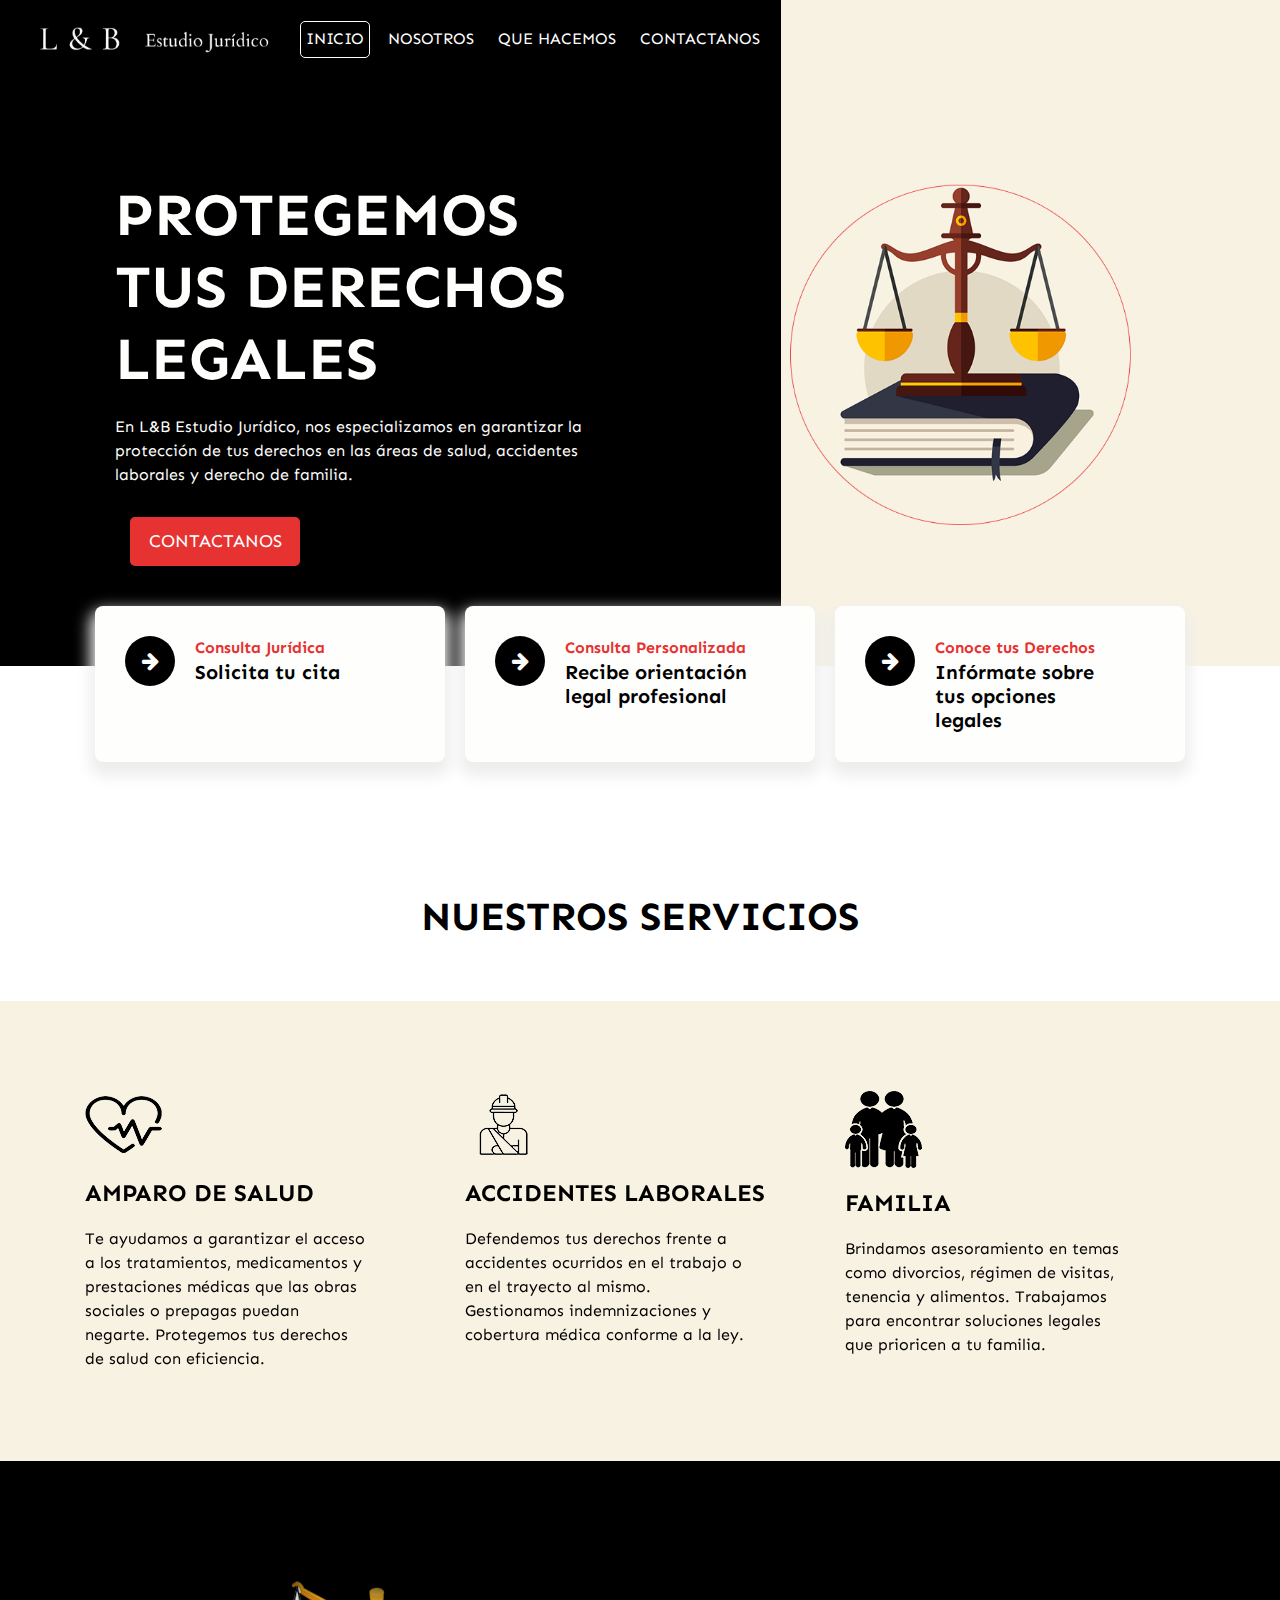
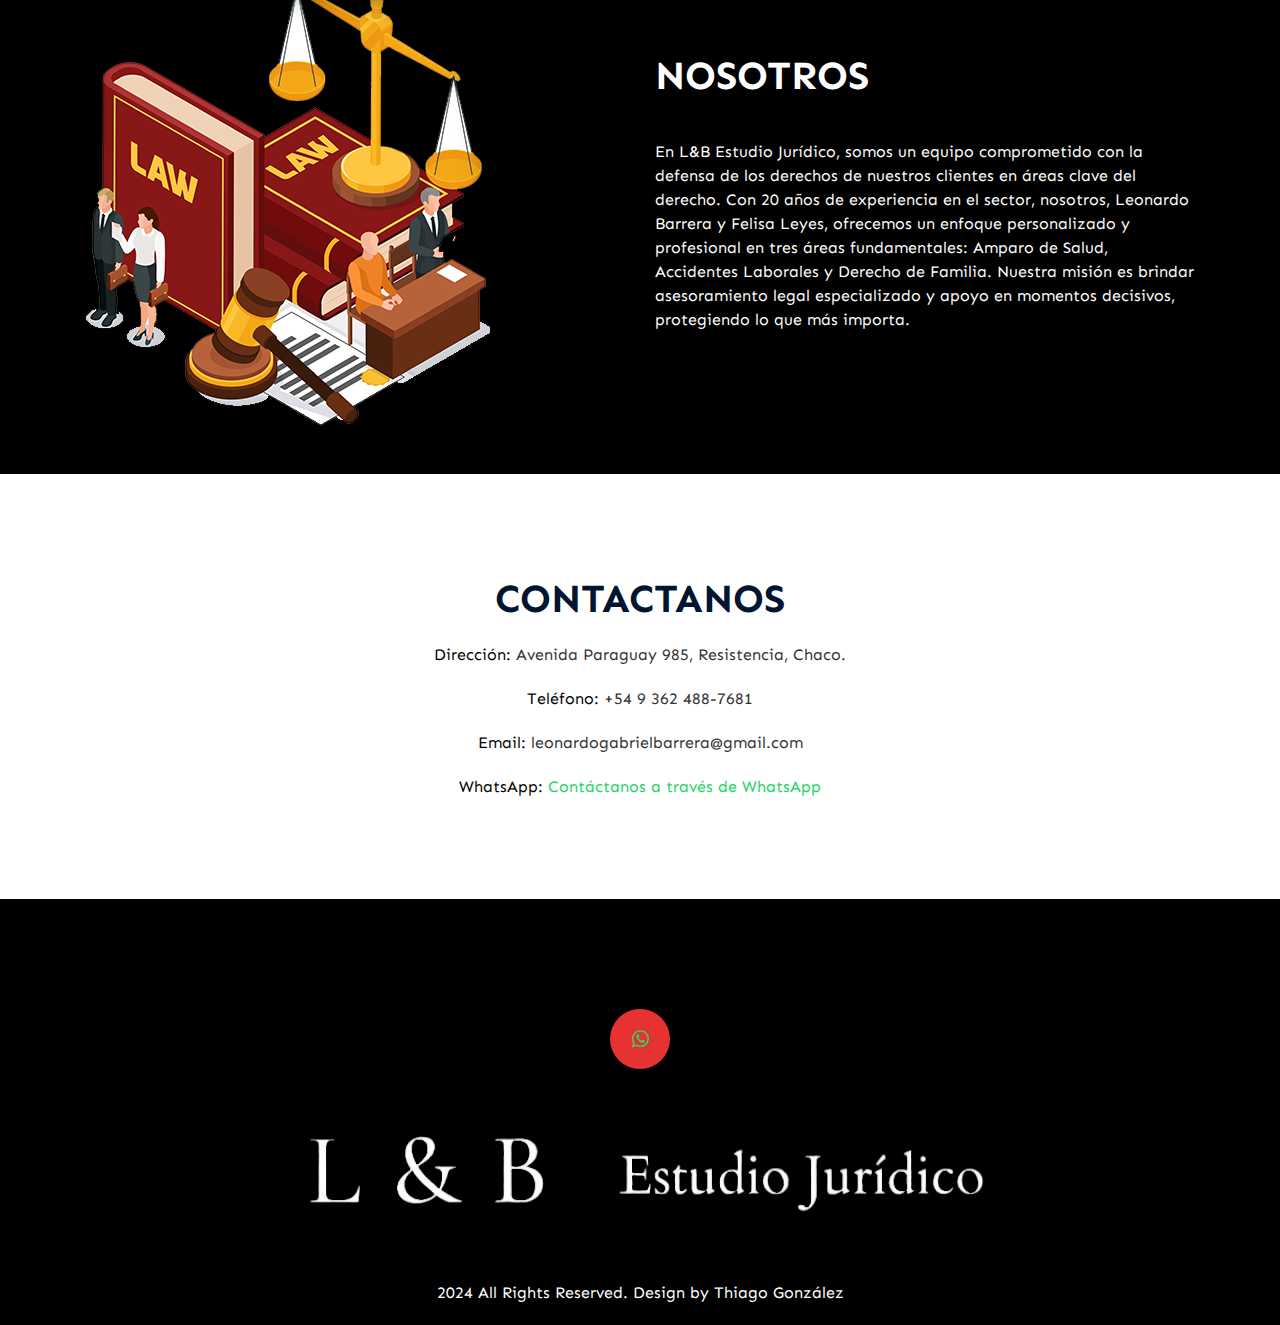
==== index.html @ b00072ed "first commit" ====
<!DOCTYPE html>
<html>
   <head>
      <!-- basic -->
      <meta charset="utf-8">
      <meta http-equiv="X-UA-Compatible" content="IE=edge">
      <meta name="viewport" content="width=device-width, initial-scale=1">
      <!-- mobile metas -->
      <meta name="viewport" content="width=device-width, initial-scale=1">
      <meta name="viewport" content="initial-scale=1, maximum-scale=1">
      <!-- site metas -->
      <title>L&B | Estudio Juridico</title>
      <meta name="keywords" content="">
      <meta name="description" content="">
      <meta name="author" content="">
      <!-- bootstrap css -->
      <link rel="stylesheet" type="text/css" href="css/bootstrap.min.css">
      <!-- style css -->
      <link rel="stylesheet" type="text/css" href="css/style.css">
      <!-- Responsive-->
      <link rel="stylesheet" href="css/responsive.css">
      <!-- fevicon -->
      <link rel="icon" href="images/fevicon.png" type="image/gif" />
      <!-- font css -->
      <link href="https://fonts.googleapis.com/css2?family=Sen:wght@400;700;800&display=swap" rel="stylesheet">
      <!-- Scrollbar Custom CSS -->
      <link rel="stylesheet" href="css/jquery.mCustomScrollbar.min.css">
      <!-- Tweaks for older IEs-->
      <link rel="stylesheet" href="https://cdnjs.cloudflare.com/ajax/libs/font-awesome/4.7.0/css/font-awesome.min.css">

   </head>
   <body>
      <div class="header_section">
         <div class="container-fluid">
            <nav class="navbar navbar-expand-lg navbar-light bg-light">
               <a class="navbar-brand"href="index.html"><img src="images/logo.png"></a>
               <button class="navbar-toggler" type="button" data-toggle="collapse" data-target="#navbarSupportedContent" aria-controls="navbarSupportedContent" aria-expanded="false" aria-label="Toggle navigation">
               <span class="navbar-toggler-icon"></span>
               </button>
               <div class="collapse navbar-collapse" id="navbarSupportedContent">
                  <ul class="navbar-nav mr-auto">
                     <li class="nav-item active">
                        <a class="nav-link" href="index.html">Inicio</a>
                     </li>
                     <li class="nav-item">
                        <a class="nav-link" href="about.html">Nosotros</a>
                     </li>
                     <li class="nav-item">
                        <a class="nav-link" href="what-we.html">Que hacemos</a>
                     </li>
                     <li class="nav-item">
                        <a class="nav-link" href="contact.html">Contactanos</a>
                     </li>
                  </ul>
               </div>
            </nav>
         </div>
         <!-- banner section start --> 
         <div class="banner_section layout_padding">
            <div class="container-fluid">
               <div class="row">
                  <div class="col-md-6">
                     <div class="banner_taital_main">
                        <h1 class="banner_taital">Protegemos tus derechos legales</h1>
                        <p class="banner_text">En L&B Estudio Jurídico, nos especializamos en garantizar la protección de tus derechos en las áreas de salud, accidentes laborales y derecho de familia.  </p>
                        <div class="started_bt"><a href="contact.html">contactanos</a></div>
                     </div>
                  </div>
                  <div class="col-md-6">
                     <div class="banner_img"><img src="images/banner-img.png" alt="Banner Image"></div>
                  </div>
               </div>
            </div>
         </div>
         
         <!-- banner section end -->
      </div>
      <!-- header section end -->
      <!-- box section start -->
      <div class="container">
         <div class="box_section">
            <div class="online_box">
               <div class="online_box_left">
                  <div class="online_box_main">
                     <div class="box_left">
                        <div class="right_arrow"><i class="fa fa-arrow-right"></i></div>
                     </div>
                     <div class="box_right">
                        <p class="book_text">Consulta Jurídica</p>
                        <h4 class="appoinment_text">Solicita tu cita</h4>
                     </div>
                  </div>
               </div>
               <div class="online_box_left">
                  <div class="online_box_main">
                     <div class="box_left">
                        <div class="right_arrow"><i class="fa fa-arrow-right"></i></div>
                     </div>
                     <div class="box_right">
                        <p class="book_text active">Consulta Personalizada</p>
                        <h4 class="appoinment_text active"> Recibe orientación legal profesional</h4>
                     </div>
                  </div>
               </div>
               <div class="online_box_left">
                  <div class="online_box_main">
                     <div class="box_left">
                        <div class="right_arrow"><i class="fa fa-arrow-right"></i></div>
                     </div>
                     <div class="box_right">
                        <p class="book_text">Conoce tus Derechos</p>
                        <h4 class="appoinment_text">Infórmate sobre tus opciones legales</h4>
                     </div>
                  </div>
               </div>
            </div>
         </div>
      </div>
      <!-- box section end -->
      <!-- services section start -->
      <div class="services_section">
         <div class="container">
            <div class="row">
               <div class="col-sm-12">
                  <h1 class="studies_taital">NUESTROS SERVICIOS</h1>
               </div>
            </div>
         </div>
         <div class="services_section_2">
            <div>
               <div class="carousel-inner">
                  <div class="carousel-item active">
                     <div class="container">
                        <div class="row">
                           <div class="col-md-4">
                              <div class="service_box">
                                 <div class="house_icon">
                                    <img src="images/icon-1.png" class="image_1">
                                    <img src="images/icon-4.png" class="image_2">
                                 </div>
                                 <h3 class="corporate_text">Amparo de salud</h3>
                                 <p class="chunks_text">Te ayudamos a garantizar el acceso a los tratamientos, medicamentos y prestaciones médicas que las obras sociales o prepagas puedan negarte. Protegemos tus derechos de salud con eficiencia. </p>
                              </div>
                           </div>
                           <div class="col-md-4">
                              <div class="service_box">
                                 <div class="house_icon">
                                    <img src="images/icon-5.png" class="image_1">
                                    <img src="images/icon-2.png" class="image_2">
                                 </div>
                                 <h3 class="corporate_text">Accidentes Laborales</h3>
                                 <p class="chunks_text">Defendemos tus derechos frente a accidentes ocurridos en el trabajo o en el trayecto al mismo. Gestionamos indemnizaciones y cobertura médica conforme a la ley. </p>
                              </div>
                           </div>
                           <div class="col-md-4">
                              <div class="service_box">
                                 <div class="house_icon">
                                    <img src="images/icon-3.png" class="image_1">
                                    <img src="images/icon-6.png" class="image_2">
                                 </div>
                                 <h3 class="corporate_text">Familia</h3>
                                 <p class="chunks_text">Brindamos asesoramiento en temas como divorcios, régimen de visitas, tenencia y alimentos. Trabajamos para encontrar soluciones legales que prioricen a tu familia. </p>
                              </div>
                           </div>
                        </div>
                     </div>
                  </div>
               </div>
            </div>
         </div>
      </div>
      <!-- services section end -->
      <!-- about section start -->
      <div class="about_section layout_padding">
         <div class="container">
            <div class="row">
               <div class="col-md-6">
                  <div class="about_img"><img src="images/about-img.png"></div>
               </div>
               <div class="col-md-6">
                  <div class="about_text_main">
                     <h1 class="about_taital">NOSOTROS</h1>
                     <p class="about_text">En L&B Estudio Jurídico, somos un equipo comprometido con la defensa de los derechos de nuestros clientes en áreas clave del derecho. Con 20 años de experiencia en el sector, nosotros, Leonardo Barrera y Felisa Leyes, ofrecemos un enfoque personalizado y profesional en tres áreas fundamentales: Amparo de Salud, Accidentes Laborales y Derecho de Familia. Nuestra misión es brindar asesoramiento legal especializado y apoyo en momentos decisivos, protegiendo lo que más importa.</p>
                  </div>
               </div>
            </div>
         </div>
      </div>
      <!-- about section end -->
      <!-- contact section start -->
      <div class="contact_section layout_padding">
         <div class="container">
            <div class="row">
               <div class="col-sm-12">
                  <h1 class="contact_taital">CONTACTANOS</h1>
               </div>
            </div>
            <div class="contact_section_2">
               <div class="row">
                  <div class="col-md-12">
                     <div class="contact_info">
                        <p><strong>Dirección:</strong> Avenida Paraguay 985, Resistencia, Chaco.</p>
                        <p><strong>Teléfono:</strong> +54 9 362 488-7681</p>
                        <p><strong>Email:</strong> leonardogabrielbarrera@gmail.com</p>
                        <p>
                           <strong>WhatsApp:</strong> 
                           <a href="https://wa.me/5493624887681?text=Hola%2Cdoctor%2Cquisiera%20tener%20una%20consulta%20con%20usted%3B%C2%BFqu%C3%A9%20d%C3%ADa%20me%20podr%C3%ADa%20comunicar%20por%20ese%C2%A0motivo%3F%C2%A0Gracias
                           " target="_blank" style="color: #25D366; text-decoration: none;">
                              Contáctanos a través de WhatsApp
                           </a>
                        </p>
                     </div>
                  </div>
               </div>
            </div>
         </div>
      </div>
      <!-- contact section end -->
      <!-- footer section start -->
      <div class="footer_section layout_padding">
         <div class="container">
            <div class="row">
               <div class="col-md-12">
                  <div class="location_text">
                     <div class="social_icon">
                        <ul>
                           <li><a href="https://wa.me/5493624887681?text=Hola%2Cdoctor%2Cquisiera%20tener%20una%20consulta%20con%20usted%3B%C2%BFqu%C3%A9%20d%C3%ADa%20me%20podr%C3%ADa%20comunicar%20por%20ese%C2%A0motivo%3F%C2%A0Gracias
                              "><i class="fa fa-whatsapp" aria-hidden="true"></i></a></li>
                        </ul>
                     </div>
                  </div>
               </div>
               <div class="footer_logo">
                     <img src="images/logo.png">
               </div>

            </div>
         </div>
      </div>
      <!-- footer section end -->
      <!-- copyright section start -->
      <div class="copyright_section">
         <div class="container">
            <p class="copyright_text">
               2024 All Rights Reserved. 
               <span>Design by Thiago González</span>
            </p>
         </div>
      </div>
      
      
      <!-- copyright section end -->
      <!-- Javascript files-->
      <script src="js/jquery.min.js"></script>
      <script src="js/popper.min.js"></script>
      <script src="js/bootstrap.bundle.min.js"></script>
      <script src="js/jquery-3.0.0.min.js"></script>
      <script src="js/plugin.js"></script>
      <!-- sidebar -->
      <script src="js/jquery.mCustomScrollbar.concat.min.js"></script>
      <script src="js/custom.js"></script>
      <!-- javascript --> 
   </body>
</html>
---- css/style.css ----
/*--------------------------------------------------------------------- File Name: style.css ---------------------------------------------------------------------*/


/*--------------------------------------------------------------------- import Files ---------------------------------------------------------------------*/

@import url(animate.min.css);
@import url(normalize.css);
@import url(icomoon.css);
@import url(css/font-awesome.min.css);
@import url(meanmenu.css);
@import url(owl.carousel.min.css);
@import url(swiper.min.css);
@import url(slick.css);
@import url(jquery.fancybox.min.css);
@import url(jquery-ui.css);
@import url(nice-select.css);

/*--------------------------------------------------------------------- skeleton ---------------------------------------------------------------------*/

* {
    box-sizing: border-box !important;
    transition: ease all 0.5s;
}

html {
    scroll-behavior: smooth;
}

body {
    color: #666666;
    font-size: 14px;
    font-family: 'Sen', sans-serif;
    line-height: 1.80857;
    font-weight: normal;
    overflow-x: hidden;
}

a {
    color: #1f1f1f;
    text-decoration: none !important;
    outline: none !important;
    -webkit-transition: all .3s ease-in-out;
    -moz-transition: all .3s ease-in-out;
    -ms-transition: all .3s ease-in-out;
    -o-transition: all .3s ease-in-out;
    transition: all .3s ease-in-out;
}

h1,
h2,
h3,
h4,
h5,
h6 {
    letter-spacing: 0;
    font-weight: normal;
    position: relative;
    padding: 0 0 10px 0;
    font-weight: normal;
    line-height: normal;
    color: #111111;
    margin: 0
}

h1 {
    font-size: 24px
}

h2 {
    font-size: 22px
}

h3 {
    font-size: 18px
}

h4 {
    font-size: 16px
}

h5 {
    font-size: 14px
}

h6 {
    font-size: 13px
}

*,
*::after,
*::before {
    -webkit-box-sizing: border-box;
    -moz-box-sizing: border-box;
    box-sizing: border-box;
}

h1 a,
h2 a,
h3 a,
h4 a,
h5 a,
h6 a {
    color: #212121;
    text-decoration: none!important;
    opacity: 1
}

button:focus {
    outline: none;
}

ul,
li,
ol {
    margin: 0px;
    padding: 0px;
    list-style: none;
}

p {
    margin: 20px;
    font-weight: 300;
    font-size: 15px;
    line-height: 24px;
}

a {
    color: #222222;
    text-decoration: none;
    outline: none !important;
}

a,
.btn {
    text-decoration: none !important;
    outline: none !important;
    -webkit-transition: all .3s ease-in-out;
    -moz-transition: all .3s ease-in-out;
    -ms-transition: all .3s ease-in-out;
    -o-transition: all .3s ease-in-out;
    transition: all .3s ease-in-out;
}

img {
    max-width: 100%;
    height: auto;
}

 :focus {
    outline: 0;
}

.paddind_bottom_0 {
    padding-bottom: 0 !important;
}

.btn-custom {
    margin-top: 20px;
    background-color: transparent !important;
    border: 2px solid #ddd;
    padding: 12px 40px;
    font-size: 16px;
}

.lead {
    font-size: 18px;
    line-height: 30px;
    color: #767676;
    margin: 0;
    padding: 0;
}

.form-control:focus {
    border-color: #ffffff !important;
    box-shadow: 0 0 0 .2rem rgba(255, 255, 255, .25);
}

.navbar-form input {
    border: none !important;
}

.badge {
    font-weight: 500;
}

blockquote {
    margin: 20px 0 20px;
    padding: 30px;
}

button {
    border: 0;
    margin: 0;
    padding: 0;
    cursor: pointer;
}

.full {
    float: left;
    width: 100%;
}

.layout_padding {
    padding-top: 100px;
    padding-bottom: 0px;
}

.padding_0 {
    padding: 0px;
}


/* header section start */

.header_section {
    width: 100%;
    float: left;
    background: linear-gradient(90deg, #000000 61%, #f8f2e2 61%);
    height: auto;
    background-size: 100%;
    background-repeat: no-repeat;
    position: relative;
}

.header_bg {
    background: #fb6818;
    border-bottom: 1px solid #ffffff;
}

.bg-light {
    background-color: transparent !important;
}

.mr-auto,
.mx-auto {
    text-align: center;
}

.ml-auto,
.mx-auto {
    margin: 0 auto;
}

a.navbar-brand {
    width: 20%;
}

.navbar-expand-lg .navbar-nav .nav-link {
    padding: 3px 5px;
    font-size: 16px;
    color: #fefefd;
    margin: 0px 6px;
    border: 1px solid transparent;
    border-radius: 5px;
    text-transform: uppercase;
}

.navbar-light .navbar-nav .active>.nav-link,
.navbar-light .navbar-nav .nav-link.active,
.navbar-light .navbar-nav .nav-link.show,
.navbar-light .navbar-nav .show>.nav-link {
    color: #fefefd;
    border: 1px solid #fefefd;
}

.navbar-light .navbar-nav .nav-link:focus,
.navbar-light .navbar-nav .nav-link:hover {
    color: #fefefd;
    border: 1px solid #fefefd;
}

.navbar-brand {
    margin: 0px;
    margin-right: 20px;
    float: right;
    width: 14%;
}

.navbar {
    padding: 15px 15px;
}

.user_icon {
    padding-right: 15px;
}

.login_bt {
    width: 210px;
}

.login_bt ul {
    margin: 0px;
    padding: 0px;
}

.login_bt li a {
    float: left;
    font-size: 18px;
    color: #000000;
    text-transform: uppercase;
    padding: 0px 0px 0px 50px;
}

.login_bt li a:hover {
    color: #ffffff;
}


/* header section end */


/* banner section start */

.banner_section {
    width: 100%;
    float: left;
    padding: 100px 0px;
}

.banner_taital_main {
    width: 100%;
    float: left;
    padding-left: 100px;
}

.banner_taital {
    width: 90%;
    font-size: 60px;
    color: #fefefd;
    text-transform: uppercase;
    font-weight: bold;
}

.banner_text {
    width: 100%;
    font-size: 16px;
    color: #fefefd;
    float: left;
    padding-top: 10px;
    margin: 0px;
}

.started_bt {
    width: 170px;
    float: left;
    margin-left: 15px;
    margin-top: 30px;
}

.started_bt a {
    width: 100%;
    float: left;
    padding: 8px 10px;
    color: #ffffff;
    background-color: #e73232;
    text-align: center;
    font-size: 18px;
    text-transform: uppercase;
    border-radius: 5px;
}

.started_bt a:hover {
    color: #000000;
    background-color: #ffffff;
}

.readmore_btn {
    width: 170px;
    float: left;
    margin-top: 30px;
}

.readmore_btn a {
    width: 100%;
    float: left;
    padding: 8px 10px;
    color: #ffffff;
    background-color: #e73232;
    text-align: center;
    font-size: 18px;
    text-transform: uppercase;
    border-radius: 5px;
}

.readmore_btn a:hover {
    color: #000000;
    background-color: #ffffff;
}

.readmore_btn.active a {
    color: #000000;
    background-color: #ffffff;
}

.banner_img {
    width: 58%;
    margin: 0 auto;
    text-align: center;
}

#banner_slider a.carousel-control-prev {
    left: initial;
    top: 180px;
    right: -14px;
    color: #ffffff;
    background-color: #000000;
}

#banner_slider a.carousel-control-next {
    right: -14px;
    top: 120px;
}

#banner_slider .carousel-control-next,
#banner_slider .carousel-control-prev {
    width: 55px;
    height: 55px;
    background: #e73232;
    opacity: 1;
    font-size: 16px;
    color: #ffffff;
}

#banner_slider .carousel-control-next:focus,
#banner_slider .carousel-control-next:hover,
#banner_slider .carousel-control-prev:focus,
#banner_slider .carousel-control-prev:hover {
    color: #ffffff;
    background-color: #000000;
}


/* banner section end */


/* box section start */

.box_section {
    width: 100%;
    float: left;
    position: relative;
    top: -70px;
}

.online_box {
    width: 100%;
    display: flex;
}

.online_box_left {
    width: 100%;
    float: left;
    background-color: #fefefd;
    height: auto;
    padding: 30px;
    box-shadow: 0px 9px 15px 5px #ededed;
    border-radius: 8px;
    margin: 10px;
}

.online_box_main {
    width: 100%;
    display: flex;
}

.box_left {
    width: auto;
}

.box_right {
    width: 70%;
    padding-left: 20px;
}

.right_arrow {
    width: 50px;
    font-size: 20px;
    color: #ffffff;
    background-color: #000000;
    border-radius: 100%;
    text-align: center;
    padding: 7px;
    height: 50px;
    justify-content: center;
    align-items: center;
}

.book_text {
    width: 100%;
    font-size: 16px;
    color: #e73232;
    margin: 0px;
    font-weight: bold;
}

.appoinment_text {
    width: 100%;
    font-size: 20px;
    color: #000000;
    font-weight: bold;
    padding-bottom: 0px;
}

.online_box_left:hover {
    background-color: #e73232;
}

.online_box_left:hover .book_text {
    color: #ffffff;
}

.online_box_left:hover .appoinment_text {
    color: #ffffff;
}

.online_box_left.active {
    background-color: #e73232;
}

.online_box_left.active .book_text {
    color: #ffffff;
}

.online_box_left.active .appoinment_text {
    color: #ffffff;
}


/* box section end */


/* services section start */

.services_section {
    width: 100%;
    float: left;
    margin-top: 50px;
}

.services_section_2 {
    width: 100%;
    float: left;
    background-color: #f8f2e2;
    padding: 90px 0px;
    margin-top: 60px;
}

.corporate_text {
    width: 100%;
    float: left;
    color: #000000;
    font-size: 24px;
    text-transform: uppercase;
    font-weight: bold;
    padding: 20px 0px;
}

p.chunks_text {
    width: 80%;
    float: left;
    font-size: 16px;
    margin: 0px;
    color: #000000;
}

.readmore_button {
    width: 160px;
    float: left;
    margin-top: 30px;
}

.readmore_button a {
    width: 160px;
    float: left;
    font-size: 16px;
    color: #ffffff;
    background-color: #000000;
    text-align: center;
    padding: 10px;
    border-radius: 5px;
}

.service_box .house_icon .image_2 {
    display: none;
}

.service_box:hover .house_icon .image_2 {
    display: block;
}

.service_box:hover .house_icon .image_1 {
    display: none;
}

.service_box:hover .corporate_text {
    color: #e73232;
}

.service_box:hover .readmore_button a {
    background-color: #e73232;
    color: #ffffff;
}

.service_box.active .corporate_text {
    color: #e73232;
}

.service_box.active .readmore_button a {
    background-color: #e73232;
    color: #ffffff;
}

#main_slider a.carousel-control-prev {
    left: 40px;
    top: 130px;
}

#main_slider a.carousel-control-next {
    right: 40px;
    top: 130px;
}

#main_slider .carousel-control-next,
#main_slider .carousel-control-prev {
    width: 55px;
    height: 55px;
    background: #000000;
    opacity: 1;
    font-size: 16px;
    color: #ffffff;
    border-radius: 100px;
}

#main_slider .carousel-control-next:focus,
#main_slider .carousel-control-next:hover,
#main_slider .carousel-control-prev:focus,
#main_slider .carousel-control-prev:hover {
    color: #ffffff;
    background-color: #e73232
}


/* services section end */


/* studies section start */

.studies_section {
    width: 100%;
    float: left;
    padding-bottom: 100px;
}

.studies_taital {
    width: 100%;
    float: left;
    font-size: 40px;
    color: #000000;
    text-align: center;
    font-weight: bold;
    text-transform: uppercase;
    padding-bottom: 0px;
}

.studies_section_2 {
    width: 100%;
    float: left;
    padding: 40px 0px 0px 0px;
}

.studies_box {
    width: 100%;
    float: left;
    background-color: #ffffff;
    border-bottom-right-radius: 5px;
    border-bottom-left-radius: 5px;
    height: auto;
    padding: 30px 10px;
    box-shadow: 0px -3px 15px 0px;
}


/* Zoom In #1 */

.hover01 figure img {
    -webkit-transform: scale(1);
    transform: scale(1);
    -webkit-transition: .3s ease-in-out;
    transition: .3s ease-in-out;
    min-height: 370px;
}

.hover01 figure:hover img {
    -webkit-transform: scale(1.3);
    transform: scale(1.3);
}

.column {
    margin: 15px 0px 0;
    padding: 0;
    box-shadow: 0px 10px 15px 0px;
}

.column:last-child {
    padding-bottom: 30px;
}

.column::after {
    content: '';
    clear: both;
    display: block;
}

figure {
    width: 100%;
    height: 100%;
    margin: 0;
    padding: 0;
    background: #fff;
    overflow: hidden;
}

figure:hover+span {
    bottom: -36px;
    opacity: 1;
}

.introduction_text {
    width: 100%;
    float: left;
    text-align: center;
    color: #000000;
    font-size: 20px;
    padding: 0px;
    text-transform: uppercase;
    font-weight: bold;
}

.read_bt {
    width: 170px;
    margin: 0 auto;
    text-align: center;
}

.read_bt a {
    width: 100%;
    float: left;
    font-size: 16px;
    color: #ffffff;
    padding: 10px;
    text-align: center;
    background-color: #000000;
    margin-top: 30px;
    border-radius: 5px;
    text-transform: uppercase;
}

.read_bt a:hover {
    color: #ffffff;
    background-color: #e53232;
}

.read_bt.active a {
    color: #ffffff;
    background-color: #e53232;
}


/* studies section end */


/* about section start */

.about_section {
    width: 100%;
    float: left;
    background-color: #000000;
    height: auto;
    padding: 90px 0px 40px 0px;
}

.about_text_main {
    width: 100%;
    float: left;
    padding: 100px 0px;
}

.about_taital {
    width: 100%;
    float: left;
    font-size: 40px;
    color: #ffffff;
    font-weight: bold;
}

.about_text {
    width: 100%;
    float: left;
    font-size: 16px;
    color: #fefefd;
    margin: 30px 0px 0px 0px;
}

.about_img {
    width: auto;
    margin-top: 30px;
}

.readmore_bt {
    width: 170px;
    float: left;
    margin-top: 50px;
}

.readmore_bt a {
    width: 100%;
    float: left;
    font-size: 16px;
    color: #ffffff;
    background-color: #e73232;
    text-align: center;
    padding: 10px;
    border-radius: 5px;
    text-transform: uppercase;
}

.readmore_bt a:hover {
    color: #ffffff;
    background-color: #000000;
}


/* about section end */


/* newsletter section start */

.newsletter_section {
    width: 100%;
    float: left;
}

.newsletter_taital_main {
    width: 100%;
    display: flex;
}

.newsletter_taital {
    width: 100%;
    float: left;
    font-size: 40px;
    color: #212120;
    font-weight: bold;
    text-transform: uppercase;
}

hr.newsletter_border_main {
    width: 70%;
    border: 1px solid #212120;
    margin-top: 25px;
}

.email_bt {
    color: #d9d9d8;
    width: 100%;
    height: 60px;
    font-size: 18px;
    background-color: #ffffff;
    padding: 15px 20px 10px 20px;
    border: 0px;
    margin-top: 40px;
    box-shadow: 0px 0px 11px 2px;
}

textarea#comment::placeholder {
    color: #d9d9d8;
}

.subscribe_bt {
    width: 180px;
    margin: 0 auto;
    text-align: center;
    margin-top: 40px;
}

.subscribe_bt a {
    width: 100%;
    float: left;
    font-size: 18px;
    color: #fefefd;
    background-color: #f9bc19;
    padding: 10px;
    text-align: center;
    border-radius: 5px;
    text-transform: uppercase;
}


/* newsletter section end */


/* testimonial section start */

.customer_section {
    width: 100%;
    float: left;
}

.customer_taital {
    width: 100%;
    float: left;
    font-size: 40px;
    color: #000000;
    font-weight: bold;
    text-transform: uppercase;
    text-align: center;
}

.customer_section_2 {
    width: 100%;
    float: left;
    margin-top: 50px;
}

.box_main {
    width: 100%;
    float: left;
    background-color: #ffffff;
    padding: 0px 50px 0px 50px;
}

.customer_text {
    width: 100%;
    font-size: 14px;
    color: #737372;
    margin: 0 auto;
}

.quick_icon {
    float: right;
}

.customer_main {
    width: 100%;
    margin-top: 50px;
}

.customer_left {
    width: 30%;
    float: left;
}

.customer_right {
    width: 70%;
    float: left;
    margin-top: 40px;
}

.customer_name {
    width: 100%;
    float: left;
    font-size: 26px;
    font-weight: bold;
    color: #e73232;
}

.enim_text {
    width: 100%;
    float: left;
    font-size: 16px;
    color: #000000;
    margin: 20px 0px 0px 0px;
}

#my_slider a.carousel-control-prev {
    left: 30px;
    top: 190px;
}

#my_slider a.carousel-control-next {
    right: 30px;
    top: 190px;
}

#my_slider .carousel-control-next,
#my_slider .carousel-control-prev {
    width: 55px;
    height: 55px;
    background: #000000;
    opacity: 1;
    font-size: 18px;
    color: #ffffff;
    border-radius: 100%;
}

#my_slider .carousel-control-next:focus,
#my_slider .carousel-control-next:hover,
#my_slider .carousel-control-prev:focus,
#my_slider .carousel-control-prev:hover {
    color: #ffffff;
    background-color: #e73232
}


/* testimonial section end */


/* news section start */

.news_section {
    width: 100%;
    float: left;
}

.news_taital {
    width: 100%;
    float: left;
    font-size: 40px;
    text-transform: uppercase;
    color: #011430;
    font-weight: bold;
    text-align: center;
}

.news_section_2 {
    width: 98%;
    margin: 0 auto;
    text-align: center;
    background-color: #ffffff;
    height: auto;
    padding-bottom: 30px;
    border-radius: 5px;
}

.news_box {
    width: 100%;
    background-color: #fff;
    border-radius: 5px;
    box-shadow: 0px 5px 5px 0px #e9e9e8;
    float: left;
    padding-bottom: 40px;
    margin-top: 30px;
}

.does_taital {
    width: 100%;
    float: left;
    font-size: 30px;
    color: #011430;
    text-align: center;
    font-weight: bold;
    padding-top: 60px;
}

.dummy_text {
    width: 90%;
    text-align: center;
    font-size: 16px;
    margin: 0 auto;
    color: #011430;
}

#custom_slider a.carousel-control-next {
    right: 0px;
    left: 0px;
    top: 480px;
}

#custom_slider .carousel-control-next,
#custom_slider .carousel-control-prev {
    width: 55px;
    height: 55px;
    background: #e73232;
    opacity: 1;
    font-size: 18px;
    color: #ffffff;
    border-radius: 100%;
    margin: 0 auto;
    text-align: center;
}

#custom_slider .carousel-control-next:focus,
#custom_slider .carousel-control-next:hover,
#custom_slider .carousel-control-prev:focus,
#custom_slider .carousel-control-prev:hover {
    color: #ffffff;
    background-color: #e73232
}


/* news section end */


/* contact section start */

.contact_section {
    width: 100%;
    float: left;
    padding-bottom: 90px;
}

.contact_taital {
    width: 100%;
    float: left;
    font-size: 40px;
    color: #011430;
    font-weight: bold;
    text-transform: uppercase;
    text-align: center;
    padding-bottom: 0px;
}

.contact_section_2 {
    width: 70%;
    margin: 0 auto;
    text-align: center;
}

.mail_section {
    width: 100%;
    float: left;
    margin-top: 30px;
}

.mail_text {
    width: 100%;
    float: left;
    font-size: 16px;
    color: #7c7c7d;
    border-bottom: 1px solid #7c7c7d !important;
    background-color: transparent;
    padding: 14px 15px 0px 0px;
    margin-bottom: 10px;
    border: 0px;
}

input.mail_text::placeholder {
    color: #7c7c7d;
}

.massage-bt {
    color: #7c7c7d;
    width: 100%;
    height: 50px;
    font-size: 16px;
    color: #7c7c7d;
    border-bottom: 1px solid #7c7c7d !important;
    background-color: transparent;
    padding: 20px 15px 0px 0px;
    margin-bottom: 10px;
    border: 0px;
}

textarea#comment::placeholder {
    color: #7c7c7d;
}

.send_bt {
    width: 160px;
    margin: 0 auto;
    text-align: center;
}

.send_bt a {
    width: 100%;
    text-align: center;
    font-size: 18px;
    color: #ffffff;
    background-color: #e73232;
    padding: 10px;
    text-transform: uppercase;
    margin-top: 30px;
    display: block;
    font-weight: bold;
    border-radius: 5px;
}

.send_bt a:hover {
    color: #fff;
    background-color: #000000;
}


/* contact section end */


/* footer section start */

.footer_section {
    width: 100%;
    float: left;
    background-color: #000000;
    height: auto;
    padding: 80px 0px 30px 0px;
}

.footer_logo {
    width: 100%;
    text-align: center;
    margin: 40px 0px 0px 0px;
}

.social_icon {
    width: 100%;
    text-align: center;
    margin-top: 30px;
}

.social_icon ul {
    margin: 0px;
    padding: 0px;
    display: inline-block;
    text-align: center;
}

.social_icon li {
    float: left;
    font-size: 30px;
    color: #ffffff;
    padding: 0px 20px;
}

.social_icon li a {
    color: #ffffff;
}

.social_icon li a:hover {
    color: #51a9e8;
}

.location_text {
    width: 100%;
    text-align: center;
    display: inline-block;
    margin: 0 auto
}

.location_text ul {
    margin: 0px;
    padding: 0px;
    display: inline-block;
}

.location_text li {
    float: left;
}

.location_text li a {
    float: left;
    font-size: 20px;
    color: #ffffff;
    margin: 0px 30px;
    background-color: #e73232;
    padding: 12px 0px;
    border-radius: 100%;
    width: 60px;
    text-align: center;
}

.location_text li a:hover {
    color: #252525;
    background-color: #ffffff;
}


/* footer section end */


/* copyright section start */

.copyright_section {
    width: 100%;
    float: left;
    background-color: #000000;
    height: auto;
}

.copyright_text {
    width: 100%;
    float: left;
    font-size: 16px;
    color: #ffffff;
    text-align: center;
    margin-left: 0px;
}

.copyright_text a {
    color: #ffffff;
}

.copyright_text a:hover {
    color: #e73232;
}


/* copyright section end */

.margin_top90 {
    margin-top: 90px;
}
.contact_info p {
    font-size: 16px;
    color: #333333;
    margin-bottom: 10px;
}

.contact_info strong {
    color: #000000;
}
.fa-whatsapp {
    color: #25D366; /* Verde oficial de WhatsApp */
    font-size: 20px; /* Ajusta el tamaño según los otros íconos */
    transition: color 0.3s;
}

.fa-whatsapp:hover {
    color: #128C7E; /* Verde más oscuro al pasar el cursor */
}
---- css/responsive.css ----
/*--------------------------------------------------------------------- File Name: responsive.css ---------------------------------------------------------------------*/


/*------------------------------------------------------------------- 991px x 768px ---------------------------------------------------------------------*/

@media only screen and (min-width: 768px) and (max-width: 991px) {
    .header-search {
        padding: 15px 0px;
    }
}


/*------------------------------------------------------------------- 767px x 599px ---------------------------------------------------------------------*/

@media only screen and (min-width: 599px) and (max-width: 767px) {
    .logo {
        text-align: center;
    }
    .cart-content-right {
        padding-bottom: 5px;
    }
    .mg {
        margin: 0px 0px;
    }
    .menu-area-main {
        height: 256px;
        overflow-y: auto;
    }
    .megamenu>.row [class*="col-"] {
        padding: 0px;
    }
    .menu-area-main .megamenu .men-cat {
        padding: 0px 15px;
    }
    .menu-area-main .megamenu .women-cat {
        padding: 0px 15px;
    }
    .menu-area-main .megamenu .el-cat {
        padding: 0px 15px;
    }
    .mean-container .mean-nav ul li a.mean-expand {
        height: 19px;
    }
    .category-box.women-box {
        display: none;
    }
    .cart-box {
        display: inline-block;
        margin: 0px 30px;
    }
    .wish-box {
        float: none;
        margin: 0px 30px;
        display: inline-block;
    }
    .menu-add {
        display: none;
    }
    .category-box {
        display: none;
    }
    .mean-container .mean-nav ul li ol {
        padding: 0px;
    }
    .mean-container .mean-nav ul li a {
        padding: 10px 20px;
        width: 94.8%;
    }
    .mean-container .mean-nav ul li li a {
        width: 92%;
        padding: 1em 4%;
    }
    .mean-container .mean-nav ul li li li a {
        width: 100%;
    }
    .header-search {
        padding: 15px 0px;
    }
    #collapseFilter.d-md-block {
        padding: 30px 0px;
    }
}


/*------------------------------------------------------------------- 599px x 280px ---------------------------------------------------------------------*/

@media only screen and (min-width: 280px) and (max-width: 599px) {
    .cart-content-right {
        padding-bottom: 5px;
    }
    .megamenu>.row [class*="col-"] {
        padding: 0px;
    }
    .menu-area-main .megamenu .men-cat {
        padding: 0px 15px;
    }
    .menu-area-main .megamenu .women-cat {
        padding: 0px 15px;
    }
    .menu-area-main .megamenu .el-cat {
        padding: 0px 15px;
    }
    .mean-container .mean-nav ul li a {
        padding: 1em 4%;
        width: 92%;
    }
    .mean-container .mean-nav ul li li a {
        width: 90%;
        padding: 1em 5%;
    }
    .mean-container .sub-full.megamenu-categories ol li a {
        padding: 5px 0px;
        text-transform: capitalize;
        width: 100%;
    }
    .megamenu .sub-full.megamenu-categories .women-box .banner-up-text a {
        width: auto;
        border: none;
        float: none;
    }
    .menu-area-main {
        height: 45px;
        overflow-y: auto;
    }
    .mean-container .mean-nav ul li a.mean-expand {
        top: 0;
    }
}

@media (min-width: 992px) and (max-width: 1199px) {
    .banner_taital {
        width: 100%;
        font-size: 50px;
    }
    a.navbar-brand {
        width: 14%;
        padding-right: 20px;
    }
    .banner_taital_main {
        padding-left: 40px;
    }
    #main_slider a.carousel-control-prev {
        left: 40px;
        top: 320px;
    }
    #main_slider a.carousel-control-next {
        right: 40px;
        top: 320px;
    }
    .hover01 figure img {
        min-height: 300px;
    }
    .enim_text {
        margin: 0px;
    }
    #custom_slider a.carousel-control-next {
        top: 400px;
    }
    .navbar-expand-lg .navbar-nav .nav-link {
        padding: 3px 5px;
        margin: 0px 3px;
    }
}

@media (min-width: 768px) and (max-width: 991px) {
    .navbar-toggler {
        background-color: #fff;
        border: 1px solid #fff;
    }
    .navbar-expand-lg .navbar-nav .nav-link {
        width: 130px;
        margin: 0 auto;
        text-align: center;
    }
    .box_section {
        width: 100%;
    }
    .online_box_left {
        padding: 30px 10px;
    }
    .banner_taital_main {
        padding-left: 20px;
    }
    .banner_taital {
        width: 100%;
        font-size: 40px;
    }
    .readmore_btn {
        width: 159px;
    }
    .started_bt {
        width: 159px;
    }
    .corporate_text {
        font-size: 18px;
    }
    p.chunks_text {
        width: 100%;
    }
    #main_slider a.carousel-control-prev {
        left: 0;
        top: 130px;
    }
    #main_slider a.carousel-control-next {
        right: 0;
        top: 130px;
    }
    #main_slider .carousel-control-next,
    #main_slider .carousel-control-prev {
        width: 35px;
        height: 35px;
        font-size: 13px;
    }
    .introduction_text {
        font-size: 16px;
    }
    .hover01 figure img {
        min-height: 220px;
    }
    .box_main {
        padding: 0;
    }
    .enim_text {
        font-size: 14px;
        margin: 0px 0px 0px 0px;
    }
    .customer_right {
        margin-top: 10px;
    }
    #my_slider a.carousel-control-prev {
        left: 0;
        top: 220px;
    }
    #my_slider a.carousel-control-next {
        right: 0;
        top: 220px;
    }
    #custom_slider a.carousel-control-next {
        top: 280px;
    }
}

@media (min-width: 576px) and (max-width: 767px) {
    #banner_slider a.carousel-control-prev {
        display: none;
    }
    #banner_slider a.carousel-control-next {
        display: none;
    }
    #main_slider a.carousel-control-prev {
        position: absolute;
        left: 175px;
        top: 90%;
        display: none;
    }
    #main_slider a.carousel-control-next {
        position: absolute;
        left: 236px;
        top: 90%;
        display: none;
    }
    .navbar-expand-lg .navbar-nav .nav-link {
        width: 130px;
        margin: 0 auto;
        text-align: center;
    }
    .online_box {
        width: 100%;
        display: block;
    }
    a.navbar-brand {
        width: auto;
    }
    .header_section {
        background: #001431;
    }
    .navbar-toggler {
        background-color: #fff;
        border: 1px solid #fff;
    }
    .navbar {
        padding: 15px 0px;
    }
    .banner_section {
        padding: 30px 0px 100px 0px;
    }
    .banner_taital_main {
        padding-left: 0px;
    }
    .banner_taital {
        width: 100%;
        font-size: 34px;
    }
    .readmore_btn {
        width: 137px;
    }
    .started_bt {
        width: 137px;
    }
    .banner_img {
        width: 100%;
        margin-top: 30px;
    }
    .online_box_left {
        margin: 10px 0px;
    }
    .studies_taital {
        font-size: 25px;
    }
    img.image_1 {
        margin-top: 20px;
    }
    .about_text_main {
        padding: 0px;
    }
    .about_section .row {
        display: flex;
        flex-direction: column-reverse;
    }
    .customer_taital {
        font-size: 25px;
    }
    .box_main {
        padding: 0px 0px 0px 0px;
    }
    .customer_left {
        width: 100%;
    }
    .customer_right {
        width: 100%;
        margin-top: 0px;
    }
    .does_taital {
        font-size: 24px;
    }
    #custom_slider a.carousel-control-next {
        top: 205px;
    }
    .dummy_text {
        font-size: 14px;
    }
    .contact_taital {
        font-size: 28px;
    }
    .contact_section_2 {
        width: 100%;
    }
    #my_slider a.carousel-control-prev {
        left: 0;
    }
    #my_slider a.carousel-control-next {
        right: 0;
    }
    .location_text li a {
        margin: 0px 14px;
    }
    figure img {
        width: 100%;
    }
}

@media (max-width: 575px) {
    #banner_slider a.carousel-control-prev {
        display: none;
    }
    #banner_slider a.carousel-control-next {
        display: none;
    }
    #main_slider a.carousel-control-prev {
        position: absolute;
        left: 175px;
        top: 90%;
        display: none;
    }
    #main_slider a.carousel-control-next {
        position: absolute;
        left: 236px;
        top: 90%;
        display: none;
    }
    .navbar-expand-lg .navbar-nav .nav-link {
        width: 130px;
        margin: 0 auto;
        text-align: center;
    }
    .online_box {
        width: 100%;
        display: block;
    }
    a.navbar-brand {
        width: auto;
    }
    .header_section {
        background: #001431;
    }
    .navbar-toggler {
        background-color: #fff;
        border: 1px solid #fff;
    }
    .navbar {
        padding: 15px 0px;
    }
    .banner_section {
        padding: 30px 0px 100px 0px;
    }
    .banner_taital_main {
        padding-left: 0px;
    }
    .banner_taital {
        width: 100%;
        font-size: 34px;
    }
    .readmore_btn {
        width: 137px;
    }
    .started_bt {
        width: 137px;
    }
    .banner_img {
        width: 100%;
        margin-top: 30px;
    }
    .online_box_left {
        margin: 10px 0px;
    }
    .studies_taital {
        font-size: 25px;
    }
    img.image_1 {
        margin-top: 20px;
    }
    .about_text_main {
        padding: 0px;
    }
    .about_section .row {
        display: flex;
        flex-direction: column-reverse;
    }
    .customer_taital {
        font-size: 25px;
    }
    .box_main {
        padding: 0px 0px 0px 0px;
    }
    .customer_left {
        width: 100%;
    }
    .customer_right {
        width: 100%;
        margin-top: 0px;
    }
    .does_taital {
        font-size: 24px;
    }
    #custom_slider a.carousel-control-next {
        top: 105px;
    }
    .dummy_text {
        font-size: 14px;
    }
    .contact_taital {
        font-size: 28px;
    }
    .contact_section_2 {
        width: 100%;
    }
    #my_slider a.carousel-control-prev {
        left: 0;
    }
    #my_slider a.carousel-control-next {
        right: 0;
    }
    .location_text li a {
        margin: 0px 14px;
    }
    figure img {
        width: 100%;
    }
}
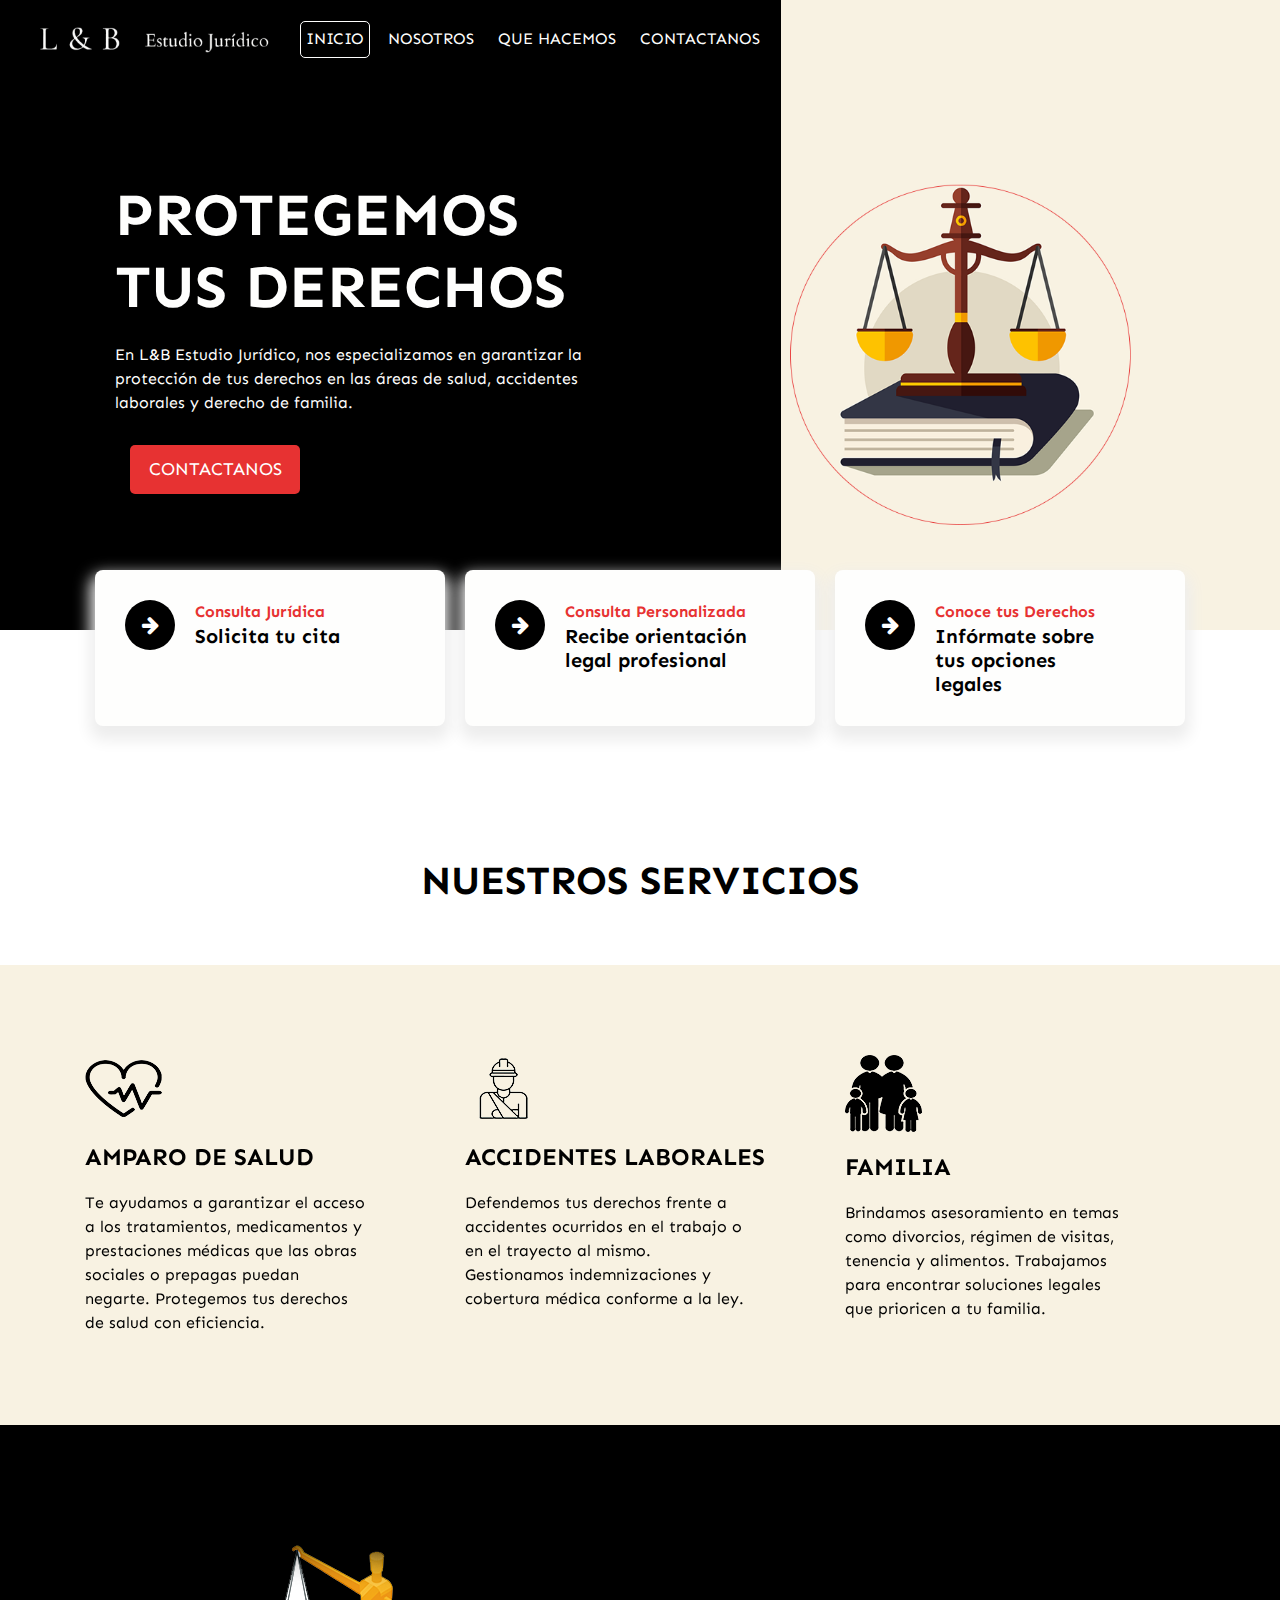
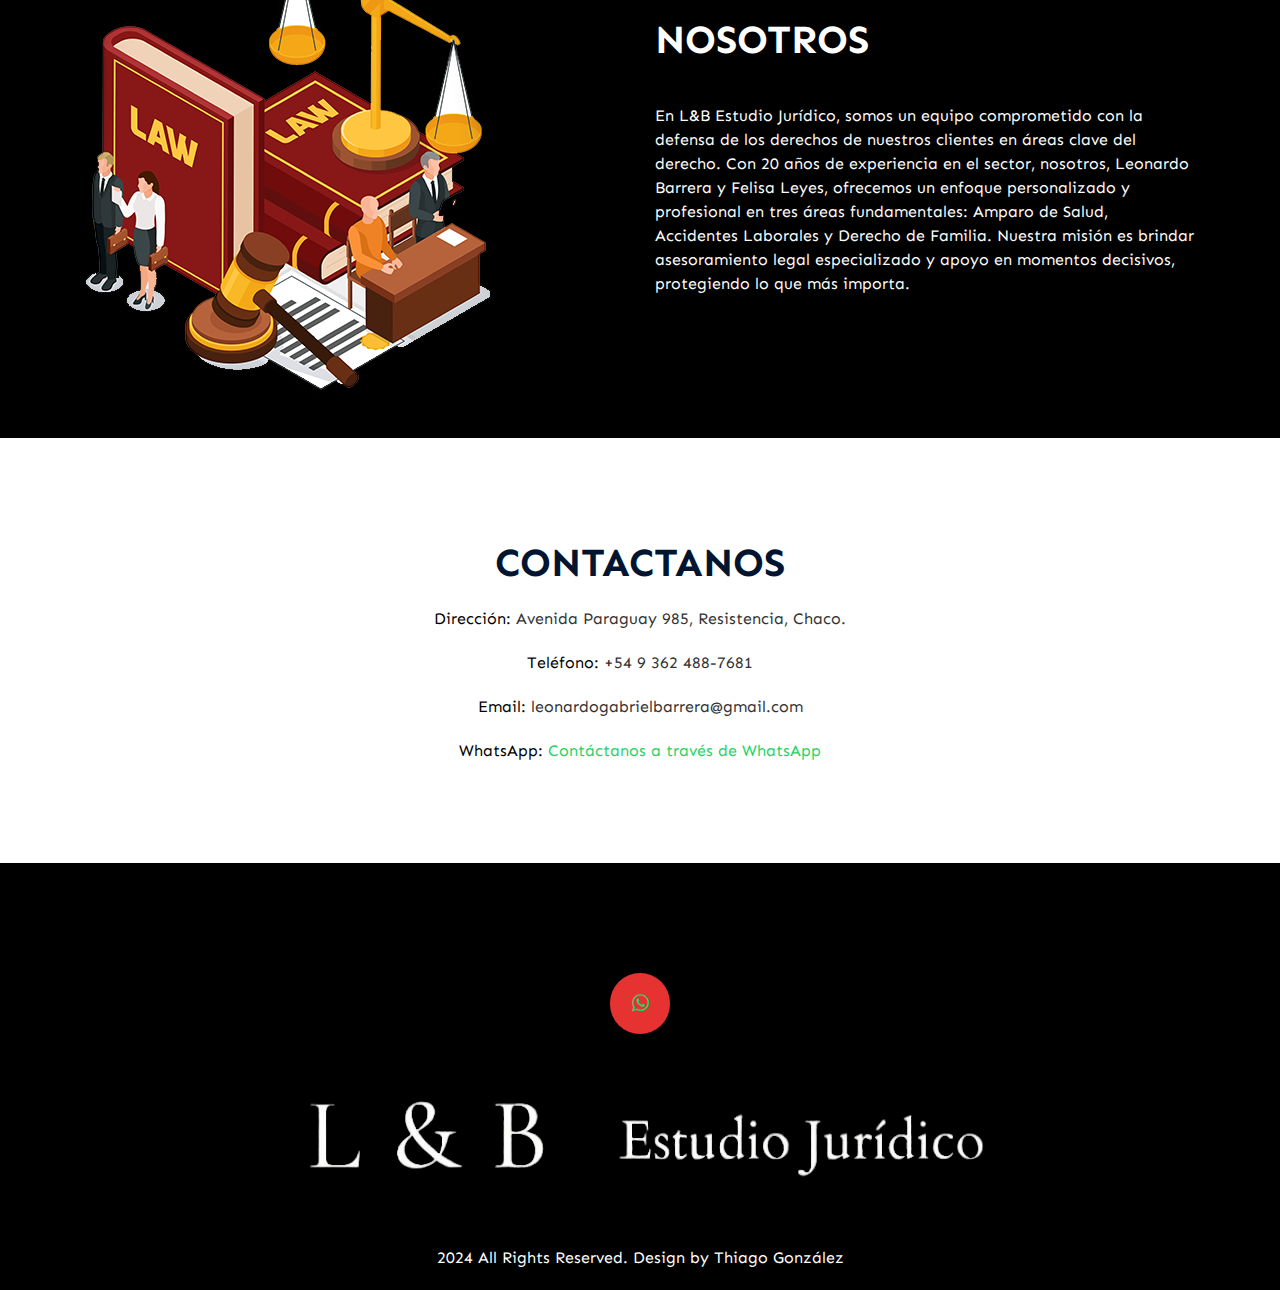
==== commit 57522b56: "index.html changed" ====
--- a/index.html
+++ b/index.html
@@ -61,7 +61,7 @@
                <div class="row">
                   <div class="col-md-6">
                      <div class="banner_taital_main">
-                        <h1 class="banner_taital">Protegemos tus derechos legales</h1>
+                        <h1 class="banner_taital">Protegemos tus derechos</h1>
                         <p class="banner_text">En L&B Estudio Jurídico, nos especializamos en garantizar la protección de tus derechos en las áreas de salud, accidentes laborales y derecho de familia.  </p>
                         <div class="started_bt"><a href="contact.html">contactanos</a></div>
                      </div>
